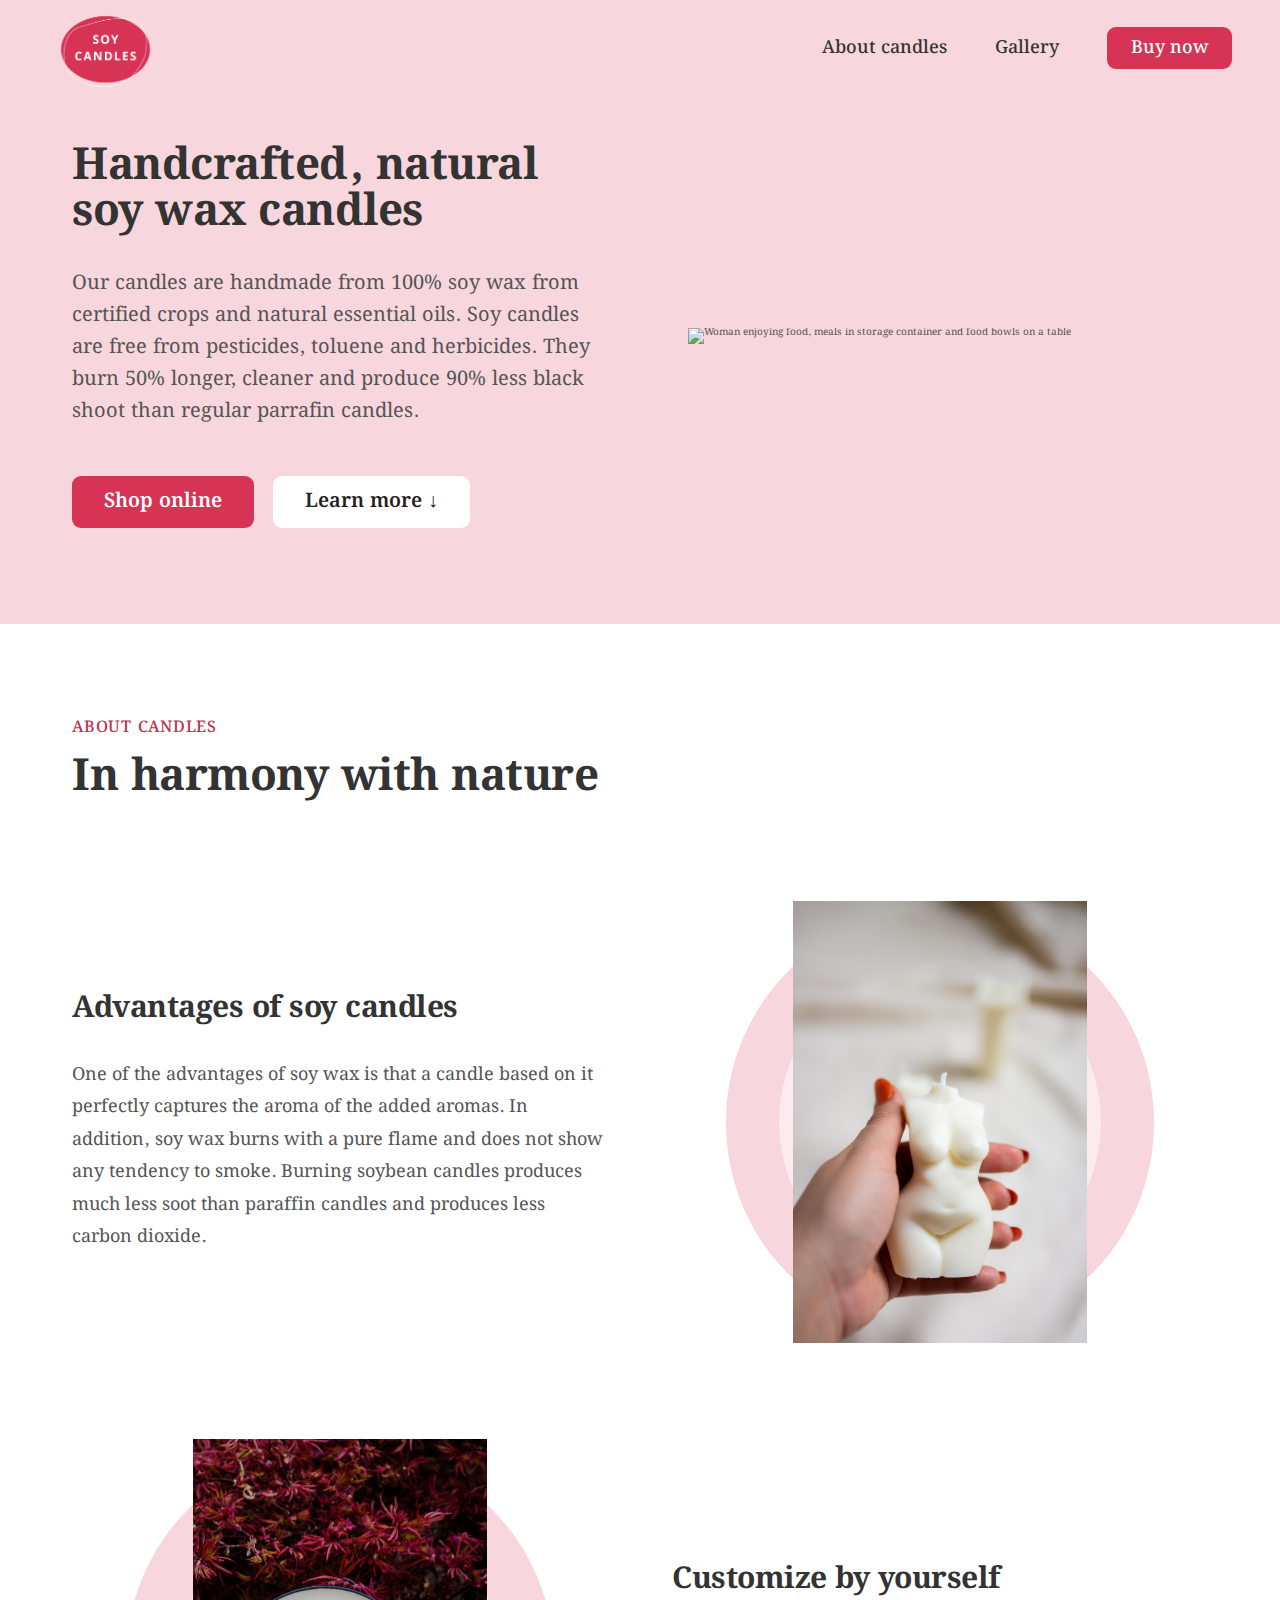
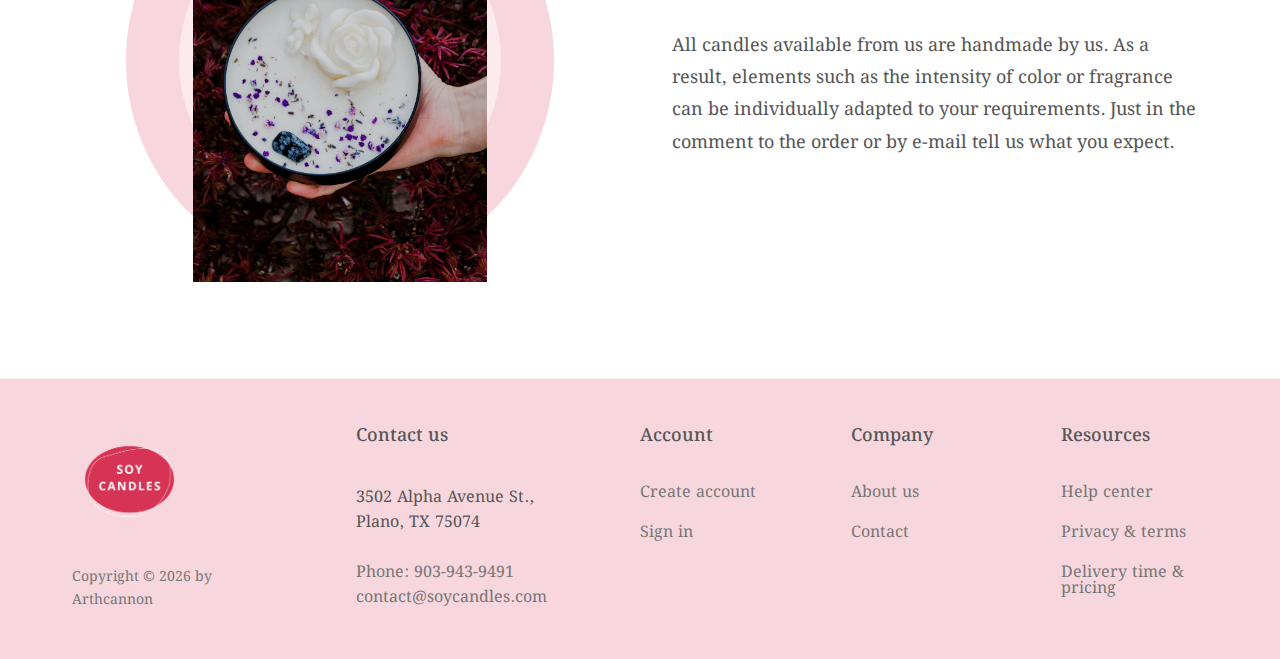
==== index.html @ 6f4fe9b8 "Initial commit" ====
<!DOCTYPE html>
<html lang="en">
  <head>
    <meta charset="UTF-8" />
    <meta http-equiv="X-UA-Compatible" content="IE=edge" />
    <meta
      name="description"
      content="Soy Candles is an online shop that sells handcrafted, natural soy wax candles."
    />
    <meta name="viewport" content="width=device-width, initial-scale=1.0" />

    <!-- <link rel="icon" href="img/favicon.png" />
    <link rel="apple-tocuh-icon" href="img/apple-touch-icon.png" />
    <link rel="manifest" href="manifest.webmanifest" /> -->

    <link rel="preconnect" href="https://fonts.googleapis.com" />
    <link rel="preconnect" href="https://fonts.gstatic.com" crossorigin />
    <link
      href="https://fonts.googleapis.com/css2?family=Noto+Serif+Gujarati:wght@400;500;600;700&display=swap"
      rel="stylesheet"
    />

    <link rel="stylesheet" href="css/style.css" />
    <link rel="stylesheet" href="css/general.css" />
    <link rel="stylesheet" href="css/queries.css" />

    <script
      defer
      src="https://unpkg.com/smoothscroll-polyfill@0.4.4/dist/smoothscroll.min.js"
    ></script>
    <script defer src="js/script.js"></script>

    <title>Soy Candles &#124; Handcrafted for you!</title>
  </head>
  <body>
    <header class="header">
      <a href="#">
        <img src="img/soy.png" alt="Soy candles logo" class="logo" />
      </a>
      <nav class="main-nav">
        <ul class="main-nav-list">
          <li><a class="main-nav-link" href="#how">About candles</a></li>
          <li>
            <a class="main-nav-link" href="#testimonials">Gallery</a>
          </li>
          <li><a class="main-nav-link nav-cta" href="#cta">Buy now</a></li>
        </ul>
      </nav>
      <button class="btn-mobile-nav">
        <ion-icon class="icon-mobile-nav" name="menu-outline"></ion-icon>
        <ion-icon class="icon-mobile-nav" name="close-outline"></ion-icon>
      </button>
    </header>
    <main>
      <section class="section-hero">
        <div class="hero">
          <div class="hero-text-box">
            <h1 class="heading-primary">
              Handcrafted, natural soy wax candles
            </h1>
            <p class="hero-description">
              Our candles are handmade from 100% soy wax from certified crops
              and natural essential oils. Soy candles are free from pesticides,
              toluene and herbicides. They burn 50% longer, cleaner and produce
              90% less black shoot than regular parrafin candles.
            </p>
            <a href="#cta" class="btn btn--full margin-right-sm">
              Shop online
            </a>
            <a href="#how" class="btn btn--outline">Learn more &darr;</a>
          </div>
          <div class="hero-img-box">
            <picture>
              <!-- <source srcset="img/hero.webp" type="image/webp" />
              <source srcset="img/hero-min.png" type="image/png" /> -->

              <img
                src="img/hero.png"
                alt="Woman enjoying food, meals in storage container and food bowls on a table"
                class="hero-img"
              />
            </picture>
          </div>
        </div>
      </section>
      <section class="section-how" id="how">
        <div class="container">
          <span class="subheading">About candles</span>
          <h2 class="heading-secondary">In harmony with nature</h2>
        </div>
        <div class="container grid grid--2-cols grid--center-v">
          <div class="step-text-box">
            <h3 class="heading-tertiary">Advantages of soy candles</h3>
            <p class="step-description">
              One of the advantages of soy wax is that a candle based on it
              perfectly captures the aroma of the added aromas. In addition, soy
              wax burns with a pure flame and does not show any tendency to
              smoke. Burning soybean candles produces much less soot than
              paraffin candles and produces less carbon dioxide.
            </p>
          </div>
          <div class="step-img-box">
            <img
              src="img/yellow-cactus-jG31m63w0vU-unsplash.jpg"
              alt="iPhone app meal approving plan"
              class="step-img"
            />
          </div>

          <div class="step-img-box">
            <img
              src="img/ralph-ravi-kayden-Uyptvvb-UC0-unsplash.jpg"
              alt="iPhone app preferences selection screen"
              class="step-img"
            />
          </div>
          <div class="step-text-box">
            <h3 class="heading-tertiary">Customize by yourself</h3>
            <p class="step-description">
              All candles available from us are handmade by us. As a result,
              elements such as the intensity of color or fragrance can be
              individually adapted to your requirements. Just in the comment to
              the order or by e-mail tell us what you expect.
            </p>
          </div>
        </div>
      </section>
    </main>
    <script
      type="module"
      src="https://unpkg.com/ionicons@5.5.2/dist/ionicons/ionicons.esm.js"
    ></script>
    <script
      nomodule
      src="https://unpkg.com/ionicons@5.5.2/dist/ionicons/ionicons.js"
    ></script>

    <footer class="footer">
      <div class="container grid grid--footer">
        <div class="logo-col">
          <a href="#" class="footer-logo">
            <img src="img/soy.png" alt="Omnifood logo" class="logo" />
          </a>

          <ul class="social-links">
            <li>
              <a class="footer-link" href="#"
                ><ion-icon class="social-icon" name="logo-instagram"></ion-icon
              ></a>
            </li>
            <li>
              <a class="footer-link" href="#"
                ><ion-icon class="social-icon" name="logo-facebook"></ion-icon
              ></a>
            </li>
            <li>
              <a class="footer-link" href="#"
                ><ion-icon class="social-icon" name="logo-twitter"></ion-icon
              ></a>
            </li>
          </ul>

          <p class="copyright">
            Copyright &copy; <span class="year"></span> by Arthcannon
          </p>
        </div>
        <div class="address-col">
          <p class="footer-heading">Contact us</p>
          <address class="contacts">
            <p class="address">3502 Alpha Avenue St., Plano, TX 75074</p>
            <p>
              <a class="footer-link" href="tel:903-943-9491"
                >Phone: 903-943-9491</a
              ><br />
              <a class="footer-link" href="mailto:contact@soycandles.com"
                >contact@soycandles.com</a
              >
            </p>
          </address>
        </div>
        <nav class="nav-col">
          <p class="footer-heading">Account</p>
          <ul class="footer-nav">
            <li><a class="footer-link" href="#">Create account</a></li>
            <li><a class="footer-link" href="#">Sign in</a></li>
          </ul>
        </nav>
        <nav class="nav-col">
          <p class="footer-heading">Company</p>
          <ul class="footer-nav">
            <li><a class="footer-link" href="#">About us</a></li>
            <li><a class="footer-link" href="#">Contact</a></li>
          </ul>
        </nav>
        <nav class="nav-col">
          <p class="footer-heading">Resources</p>
          <ul class="footer-nav">
            <li><a class="footer-link" href="#">Help center</a></li>
            <li><a class="footer-link" href="#">Privacy & terms</a></li>
            <li><a class="footer-link" href="#">Delivery time & pricing</a></li>
          </ul>
        </nav>
      </div>
    </footer>
  </body>
</html>
---- css/style.css ----
/**************************************/
/* HEADER */
/**************************************/

.header {
  display: flex;
  justify-content: space-between;
  align-items: center;
  background-color: #f7d6dd;

  height: 9.6rem;
  padding: 0 4.8rem;

  position: relative;
}

.logo {
  height: 10rem;
}

/**************************************/
/* NAVIGATION */
/**************************************/

.main-nav-list {
  list-style: none;
  display: flex;
  gap: 4.8rem;
  align-items: center;
}

.main-nav-link:link,
.main-nav-link:visited {
  display: inline-block;
  text-decoration: none;
  color: #333;
  font-weight: 500;
  font-size: 1.8rem;
  transition: all 0.3s;
}

.main-nav-link:hover,
.main-nav-link:active {
  color: #c12e4d;
}

.main-nav-link.nav-cta:link,
.main-nav-link.nav-cta:visited {
  padding: 1.2rem 2.4rem;
  border-radius: 9px;
  color: #fff;
  background-color: #d63355;
}

.main-nav-link.nav-cta:hover,
.main-nav-link.nav-cta:active {
  background-color: #c12e4d;
}

/* MOBILE */

.btn-mobile-nav {
  border: none;
  background-color: transparent;
  cursor: pointer;
  display: none;
}

.icon-mobile-nav {
  height: 4.8rem;
  width: 4.8rem;
  color: #333;
}

.icon-mobile-nav[name="close-outline"] {
  display: none;
}

/* Sticky navigation */
.sticky .header {
  position: fixed;
  top: 0;
  bottom: 0;
  width: 100%;
  background-color: rgba(247, 214, 221, 0.97);
  height: 8rem;
  padding-top: 0;
  padding-bottom: 0;
  box-shadow: 0 1.2rem 3.2rem rgba(0, 0, 0, 0.03);
  overflow: hidden;
  z-index: 999;
}

.sticky .section-hero {
  margin-top: 9.6rem;
}

/**************************************/
/* HERO SECTION */
/**************************************/

.section-hero {
  background-color: #f7d6dd;
  padding: 4.8rem 0 9.6rem 0;
}

.hero {
  max-width: 130rem;
  margin: 0 auto;
  padding: 0 3.2rem;
  display: grid;
  grid-template-columns: 1fr 1fr;
  align-items: center;
  gap: 9.6rem;
}

/* .hero-text-box {
} */

.hero-description {
  font-size: 2rem;
  line-height: 1.6;
  margin-bottom: 4.8rem;
}

.delivered-meals {
  display: flex;
  align-items: center;
  gap: 1.6rem;
  margin-top: 8rem;
}

.delivered-imgs {
  display: flex;
}

.delivered-imgs img {
  height: 4.8rem;
  width: 4.8rem;
  border-radius: 50%;
  margin-right: -1.6rem;
  border: 3px solid #fdf2e9;
}

.delivered-imgs img:last-child {
  margin: 0;
}

.delivered-text {
  font-size: 1.8rem;
  font-weight: 600;
}

.delivered-text span {
  color: #c12e4d;
  font-weight: 700;
}

/* .hero-img-box {
} */

.hero-img {
  width: 100%;
}

/**************************************/
/* HOW IT WORKS SECTION */
/**************************************/

.section-how {
  padding: 9.6rem 0;
}

.step-number {
  font-size: 8.6rem;
  font-weight: 600;
  color: #ddd;
  margin-bottom: 1.2rem;
}

.step-description {
  font-size: 1.8rem;
  line-height: 1.8;
}

.step-img-box {
  display: flex;
  align-items: center;
  justify-content: center;
  position: relative;
}

.step-img-box::before,
.step-img-box::after {
  content: "";
  display: block;
  border-radius: 50%;
  position: absolute;

  /* top: 50%;
  left: 50%;
  transform: translate(-50%, -50%); */

  z-index: -1;
}

.step-img-box::before {
  width: 80%;
  background-color: #f7d6dd;
  padding-bottom: 80%;
}

.step-img-box::after {
  width: 60%;
  background-color: #fbebee;
  padding-bottom: 60%;
}

.step-img {
  width: 55%;
}

/**************************************/
/* FOOTER */
/**************************************/

.footer {
  padding: 4.8rem 0;
  border-top: 1px solid #eee;
  background-color: #f7d6dd;
}

.grid--footer {
  grid-template-columns: 1.5fr 1.5fr 1fr 1fr 1fr;
}

.logo-col {
  display: flex;
  flex-direction: column;
}

.footer-logo {
  display: block;
  margin-bottom: 3.2rem;
}

.social-links {
  list-style: none;
  display: flex;
  gap: 2.4rem;
}

.social-icon {
  height: 2.4rem;
  width: 2.4rem;
}

.copyright {
  font-size: 1.4rem;
  color: #767676;
  line-height: 1.6;
  margin-top: auto;
}

.footer-heading {
  font-size: 1.8rem;
  font-weight: 500;
  margin-bottom: 4rem;
}

.contacts {
  font-style: normal;
  font-size: 1.6rem;
  line-height: 1.6;
}

.address {
  margin-bottom: 2.4rem;
}

.footer-nav {
  list-style: none;
  display: flex;
  flex-direction: column;
  gap: 2.4rem;
}

.footer-link:link,
.footer-link:visited {
  text-decoration: none;
  font-size: 1.6rem;
  color: #767676;
  transition: all 0.3s;
}

.footer-link:hover,
.footer-link:active {
  color: #555;
}
---- css/general.css ----
/* 

--- 01 TYPOGRAPHY SYSTEM

- FONT SIZE SYSTEM (px)
10 / 12 / 14 / 16 / 18 / 20 / 24 / 30 / 36 / 44 / 52 / 62 / 74 / 86 / 98

- Font weights
Default: 400
Medium: 500
Semi-bold: 600
Bold: 700

- Line heights
Default: 1
Small: 1.05
Medium: 1.2
Paragraph default: 1.6

- Letter spacing
-0.5px
0.75px

--- 02 COLORS

- Primary #d63355
- Tints 
#f7d6dd
- Shades 
#c12e4d
- Accents
- Greys
#888
#767676
#6f6f6f
#555
#333

--- 05 SHADOWS
0 2.4rem 4.8rem rgba(0, 0, 0, 0.075);
--- 06 BORDER-RADIUS
9px
11px

--- 07 WHITESPACE

- SPACING SYSTEM (px)
2 / 4 / 8 / 12 / 16 / 24 / 32 / 48 / 64 / 80 / 96 / 128

*/

* {
  padding: 0;
  margin: 0;
  box-sizing: border-box;
}

html {
  font-size: 62.5%;
  overflow-x: hidden;
}

body {
  font-family: "Noto Serif Gujarati", serif;
  line-height: 1;
  font-weight: 400;
  color: #555;
  overflow-x: hidden;
}

/**************************************/
/* GENERAL REUSABLE COMPONENTS */
/**************************************/

.container {
  max-width: 120rem;
  margin: 0 auto;
  padding: 0 3.2rem;
}

.grid {
  display: grid;
  row-gap: 9.6rem;
  column-gap: 6.4rem;
}

.grid--center-v {
  align-items: center;
}

.grid:not(:last-child) {
  margin-bottom: 9.6rem;
}

.grid--2-cols {
  grid-template-columns: repeat(2, 1fr);
}

.grid--3-cols {
  grid-template-columns: repeat(3, 1fr);
}

.grid--4-cols {
  grid-template-columns: repeat(4, 1fr);
}

.grid--5-cols {
  grid-template-columns: repeat(5, 1fr);
}

.heading-primary,
.heading-secondary,
.heading-tertiary {
  font-weight: 700;
  letter-spacing: -0.5px;
  color: #333;
}

.heading-primary {
  font-size: 5.2rem;
  line-height: 1.05;
  margin-bottom: 3.2rem;
}

.heading-secondary {
  font-size: 4.4rem;
  line-height: 1.2;
  margin-bottom: 9.6rem;
}

.heading-tertiary {
  font-size: 3rem;
  line-height: 1.2;
  margin-bottom: 3.2rem;
}

.subheading {
  display: block;
  font-size: 1.6rem;
  font-weight: 500;
  color: #c12e4d;
  text-transform: uppercase;
  margin-bottom: 1.6rem;
  letter-spacing: 0.75px;
}

.btn,
.btn:link,
.btn:visited {
  display: inline-block;
  text-decoration: none;
  font-size: 2rem;
  padding: 1.6rem 3.2rem;
  font-weight: 600;
  border-radius: 9px;

  border: none;
  cursor: pointer;

  /* transition: background-color 0.3s; */
  transition: all 0.3s;
}

.btn--full:link,
.btn--full:visited {
  background-color: #d63355;
  color: #fff;
}

.btn--full:hover,
.btn--full:active {
  background-color: #c12e4d;
}

.btn--outline:link,
.btn--outline:visited {
  background-color: #fff;
  color: #272023;
}

.btn--outline:hover,
.btn--outline:active {
  background-color: #fdf2e9;
  box-shadow: inset 0 0 0 3px #fff;
}

.btn--form {
  background-color: #45260a;
  color: #fdf2e9;
  align-self: end;
  padding: 1.2rem;
}

.btn--form:hover {
  background-color: #fff;
  color: #555;
}

.link:link,
.link:visited {
  display: inline-block;
  color: #d63355;
  text-decoration: none;
  border-bottom: 1px solid currentColor;
  padding-bottom: 2px;
  transition: all 0.3s;
}

.link:hover,
.link:active {
  color: #c12e4d;
  border-bottom: 1px solid transparent;
}

.list {
  list-style: none;
  display: flex;
  flex-direction: column;
  gap: 1.6rem;
}

.list-item {
  display: flex;
  align-items: center;
  gap: 1.6rem;
  font-size: 1.8rem;
  line-height: 1.2;
}

.list-icon {
  width: 3rem;
  height: 3rem;
  color: #d63355;
}

*:focus {
  outline: none;
  /* outline: 4px dotted #d63355;
  outline-offset: 8px; */
  box-shadow: 0 0 0 0.8rem rgba(230, 125, 34, 0.5);
}

/* SETTINGS CLASSES */

.margin-right-sm {
  margin-right: 1.6rem !important;
}

.margin-bottom-md {
  margin-bottom: 4.8rem !important;
}

.center-text {
  text-align: center;
}

strong {
  font-weight: 500;
}
---- css/queries.css ----
/**************************************/
/* BELOW 1344px (Smaller desktops) */
/**************************************/

@media (max-width: 84em) {
  .hero {
    max-width: 120rem;
  }

  .heading-primary {
    font-size: 4.4rem;
  }

  .gallery {
    grid-template-columns: repeat(2, 1fr);
  }
}

/**************************************/
/* BELOW 1200px (Landscape tablets) */
/**************************************/

@media (max-width: 75em) {
  html {
    font-size: 56.25%;
  }

  .grid {
    column-gap: 4.8rem;
    row-gap: 6.4rem;
  }

  .heading-secondary {
    font-size: 3.6rem;
  }

  .heading-tertiary {
    font-size: 2.4rem;
  }

  .header {
    padding: 0 3.2rem;
  }

  .hero {
    gap: 4.8rem;
  }

  .main-nav-list {
    gap: 3.2rem;
  }

  .testimonials-container {
    padding: 9.6rem 3.2rem;
  }
}

/**************************************/
/* BELOW 944px (Tablets) */
/**************************************/

@media (max-width: 59em) {
  html {
    font-size: 50%;
  }

  .hero {
    grid-template-columns: 1fr;
    padding: 0 8rem;
    gap: 6.4rem;
  }

  .hero-img {
    width: 60%;
  }

  .hero-text-box {
    text-align: center;
  }

  .hero-img-box {
    text-align: center;
  }

  .delivered-meals {
    justify-content: center;
    margin-top: 3.2rem;
  }

  .logos img {
    height: 2.4rem;
  }

  .step-number {
    font-size: 7.4rem;
  }

  .meal-content {
    padding: 2.4rem 3.2rem 3.2rem 3.2rem;
  }

  .section-testimonials {
    grid-template-columns: 1fr;
  }

  .gallery {
    grid-template-columns: repeat(6, 1fr);
  }

  .cta {
    grid-template-columns: 3fr 2fr;
  }

  .cta-form {
    grid-template-columns: 1fr;
  }

  .btn--form {
    margin-top: 3.2rem;
  }

  /* MOBILE NAVIGATION */
  .btn-mobile-nav {
    display: block;
    z-index: 1000;
  }

  .main-nav {
    background-color: rgba(255, 255, 255, 0.9);
    backdrop-filter: blur(5px);
    -webkit-backdrop-filter: blur(5px);
    position: absolute;
    top: 0;
    left: 0;
    width: 100%;
    height: 100vh;
    transform: translateX(100%);

    display: flex;
    align-items: center;
    justify-content: center;
    transition: all 0.5s ease-in;

    /* Hide navigation */
    /* 1) Hide it visually */
    opacity: 0;

    /* 2) Make it unaccessible to mouse and keyboard */
    pointer-events: none;

    /* 3) Hide it from screen readers */
    visibility: hidden;
  }

  .nav-open .main-nav {
    opacity: 1;
    pointer-events: auto;
    visibility: visible;
    transform: translateX(0);
  }

  .nav-open .icon-mobile-nav[name="close-outline"] {
    display: block;
  }

  .nav-open .icon-mobile-nav[name="menu-outline"] {
    display: none;
  }

  .main-nav-list {
    flex-direction: column;
    gap: 4.8rem;
  }

  .main-nav-link:link,
  .main-nav-link:visited {
    font-size: 3rem;
  }
}

/**************************************/
/* BELOW 704px (Smaller tablets) */
/**************************************/

@media (max-width: 44em) {
  /* 704 / 16 = 44 */

  .grid--3-cols,
  .grid--4-cols {
    grid-template-columns: repeat(2, 1fr);
  }

  .heading-secondary {
    margin-bottom: 4.8rem;
  }

  .diets {
    justify-self: center;
    grid-column: 1 / -1;
  }

  .pricing-plan {
    width: 100%;
  }

  .grid--footer {
    grid-template-columns: repeat(6, 1fr);
  }

  .logo-col,
  .address-col {
    grid-column: span 3;
  }

  .nav-col {
    grid-row: 1;
    grid-column: span 2;
    margin-bottom: 3.2rem;
  }
}

/**************************************/
/* BELOW 560px (Phones) */
/**************************************/

@media (max-width: 35em) {
  .grid {
    row-gap: 4.8rem;
  }

  .grid--2-cols,
  .grid--3-cols,
  .grid--4-cols {
    grid-template-columns: repeat(1, 1fr);
  }

  .btn,
  .btn:link,
  .btn:visited {
    padding: 2.4rem 1.6rem;
  }

  .section-hero {
    padding: 2.4rem 0 6.4rem 0;
  }

  .hero {
    padding: 0 3.2rem;
  }

  .hero-img {
    width: 80%;
  }

  .logos img {
    height: 1.2rem;
  }

  .step-img-box:nth-child(2) {
    grid-row: 1;
  }

  .step-img-box:nth-child(6) {
    grid-row: 5;
  }

  .step-img-box {
    transform: translateY(24px);
  }

  .testimonials {
    grid-template-columns: 1fr;
  }

  .gallery {
    grid-template-columns: repeat(4, 1fr);
    gap: 1.2rem;
  }

  .cta {
    grid-template-columns: 1fr;
  }

  .cta-img-box {
    height: 32rem;
    grid-row: 1;
  }

  .cta-text-box {
    padding: 3.2rem;
  }
}

/* 
- FONT SIZE SYSTEM (px)
10 / 12 / 14 / 16 / 18 / 20 / 24 / 30 / 36 / 44 / 52 / 62 / 74 / 86 / 98

- SPACING SYSTEM (px)
2 / 4 / 8 / 12 / 16 / 24 / 32 / 48 / 64 / 80 / 96 / 128 
*/

/**************************************/
/* Fixing Safari flexbox gap */
/**************************************/

.no-flexbox-gap .main-nav-list li:not(:last-child) {
  margin-right: 4.8rem;
}

.no-flexbox-gap .list-item:not(:last-child) {
  margin-bottom: 1.6rem;
}

.no-flexbox-gap .list-icon:not(:last-child) {
  margin-right: 1.6rem;
}

.no-flexbox-gap .delivered-faces {
  margin-right: 1.6rem;
}

.no-flexbox-gap .meal-attribute:not(:last-child) {
  margin-bottom: 2rem;
}

.no-flexbox-gap .meal-icon {
  margin-right: 1.6rem;
}

.no-flexbox-gap .footer-row div:not(:last-child) {
  margin-right: 6.4rem;
}

.no-flexbox-gap .social-links li:not(:last-child) {
  margin-right: 2.4rem;
}

.no-flexbox-gap .footer-nav li:not(:last-child) {
  margin-bottom: 2.4rem;
}

@media (max-width: 75em) {
  .no-flexbox-gap .main-nav-list li:not(:last-child) {
    margin-right: 3.2rem;
  }
}

@media (max-width: 59em) {
  .no-flexbox-gap .main-nav-list li:not(:last-child) {
    margin-right: 0;
    margin-bottom: 4.8rem;
  }
}
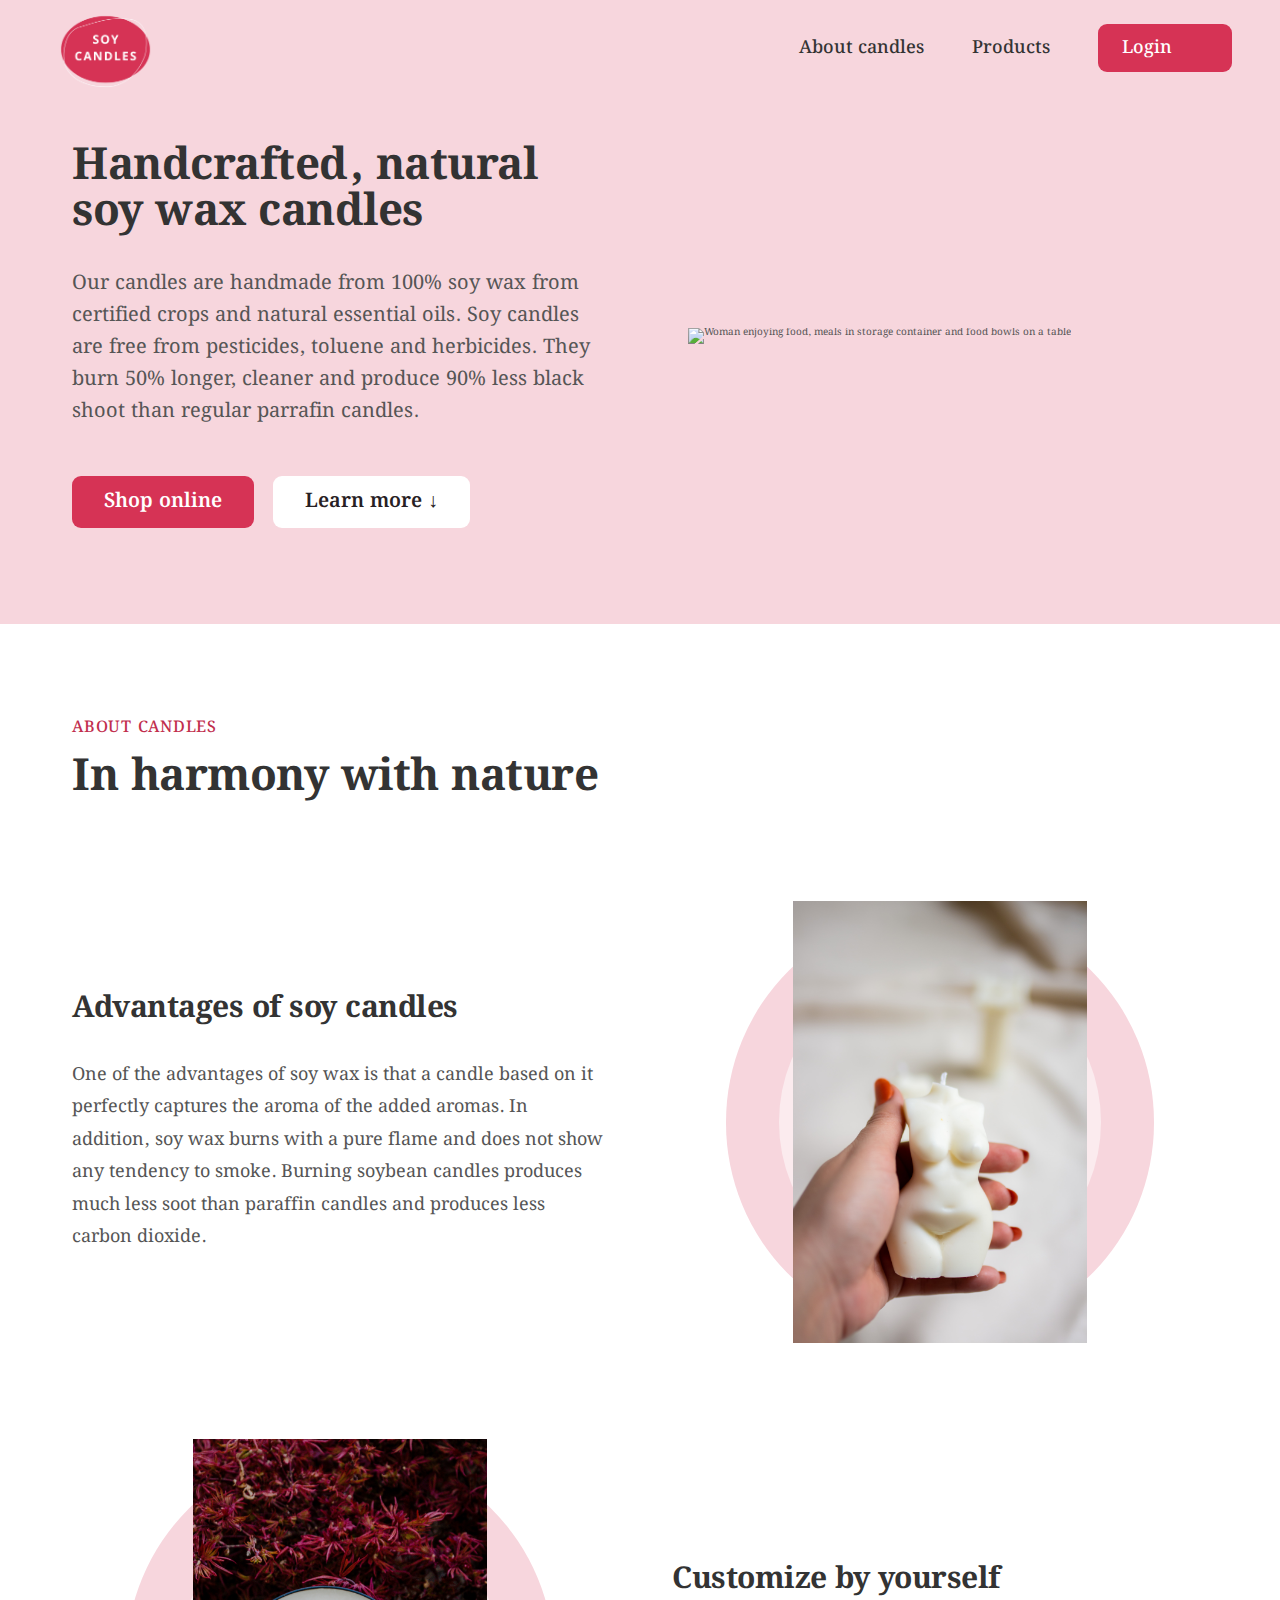
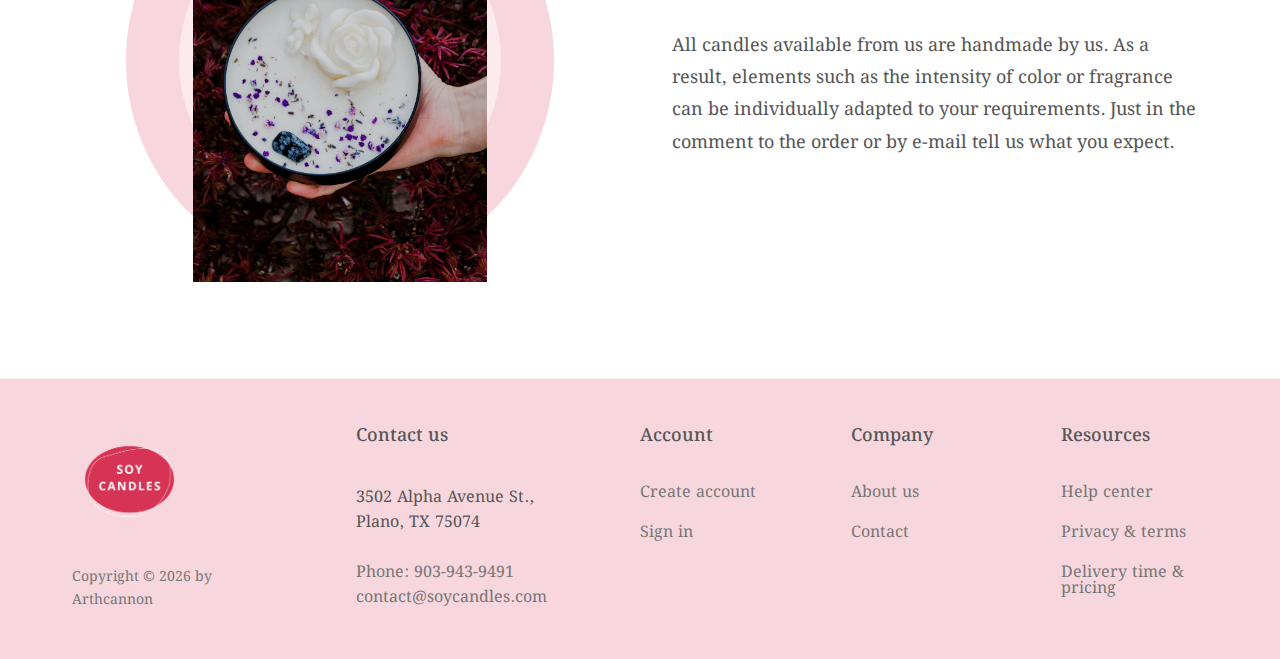
==== commit 97234caf: "Cleaning css" ====
--- a/index.html
+++ b/index.html
@@ -41,9 +41,13 @@
         <ul class="main-nav-list">
           <li><a class="main-nav-link" href="#how">About candles</a></li>
           <li>
-            <a class="main-nav-link" href="#testimonials">Gallery</a>
+            <a class="main-nav-link" href="#">Products</a>
           </li>
-          <li><a class="main-nav-link nav-cta" href="#cta">Buy now</a></li>
+          <li>
+            <a class="main-nav-link nav-login" href="#"
+              >Login<ion-icon name="accessibility" class="icon-login"></ion-icon
+            ></a>
+          </li>
         </ul>
       </nav>
       <button class="btn-mobile-nav">
@@ -64,9 +68,7 @@
               toluene and herbicides. They burn 50% longer, cleaner and produce
               90% less black shoot than regular parrafin candles.
             </p>
-            <a href="#cta" class="btn btn--full margin-right-sm">
-              Shop online
-            </a>
+            <a href="#" class="btn btn--full margin-right-sm"> Shop online </a>
             <a href="#how" class="btn btn--outline">Learn more &darr;</a>
           </div>
           <div class="hero-img-box">
--- a/css/style.css
+++ b/css/style.css
@@ -44,17 +44,26 @@
   color: #c12e4d;
 }
 
-.main-nav-link.nav-cta:link,
-.main-nav-link.nav-cta:visited {
+.main-nav-link.nav-login:link,
+.main-nav-link.nav-login:visited {
   padding: 1.2rem 2.4rem;
   border-radius: 9px;
   color: #fff;
   background-color: #d63355;
-}
-
-.main-nav-link.nav-cta:hover,
-.main-nav-link.nav-cta:active {
+  display: flex;
+  align-items: center;
+  justify-content: center;
+  gap: 1.2rem;
+}
+
+.main-nav-link.nav-login:hover,
+.main-nav-link.nav-login:active {
   background-color: #c12e4d;
+}
+
+.icon-login {
+  height: 2.4rem;
+  width: 2.4rem;
 }
 
 /* MOBILE */
@@ -123,44 +132,11 @@
   margin-bottom: 4.8rem;
 }
 
-.delivered-meals {
-  display: flex;
-  align-items: center;
-  gap: 1.6rem;
-  margin-top: 8rem;
-}
-
-.delivered-imgs {
-  display: flex;
-}
-
-.delivered-imgs img {
-  height: 4.8rem;
-  width: 4.8rem;
-  border-radius: 50%;
-  margin-right: -1.6rem;
-  border: 3px solid #fdf2e9;
-}
-
-.delivered-imgs img:last-child {
-  margin: 0;
-}
-
-.delivered-text {
-  font-size: 1.8rem;
-  font-weight: 600;
-}
-
-.delivered-text span {
-  color: #c12e4d;
-  font-weight: 700;
-}
-
 /* .hero-img-box {
 } */
 
 .hero-img {
-  width: 100%;
+  width: 95%;
 }
 
 /**************************************/
@@ -169,13 +145,6 @@
 
 .section-how {
   padding: 9.6rem 0;
-}
-
-.step-number {
-  font-size: 8.6rem;
-  font-weight: 600;
-  color: #ddd;
-  margin-bottom: 1.2rem;
 }
 
 .step-description {
--- a/css/general.css
+++ b/css/general.css
@@ -26,6 +26,7 @@
 - Primary #d63355
 - Tints 
 #f7d6dd
+#fbebee
 - Shades 
 #c12e4d
 - Accents
@@ -157,7 +158,6 @@
   border: none;
   cursor: pointer;
 
-  /* transition: background-color 0.3s; */
   transition: all 0.3s;
 }
 
@@ -180,13 +180,13 @@
 
 .btn--outline:hover,
 .btn--outline:active {
-  background-color: #fdf2e9;
+  background-color: #fbebee;
   box-shadow: inset 0 0 0 3px #fff;
 }
 
 .btn--form {
-  background-color: #45260a;
-  color: #fdf2e9;
+  background-color: #d63355;
+  color: #fbebee;
   align-self: end;
   padding: 1.2rem;
 }
@@ -235,9 +235,7 @@
 
 *:focus {
   outline: none;
-  /* outline: 4px dotted #d63355;
-  outline-offset: 8px; */
-  box-shadow: 0 0 0 0.8rem rgba(230, 125, 34, 0.5);
+  box-shadow: 0 0 0 0.8rem rgba(214, 51, 85, 0.5);
 }
 
 /* SETTINGS CLASSES */
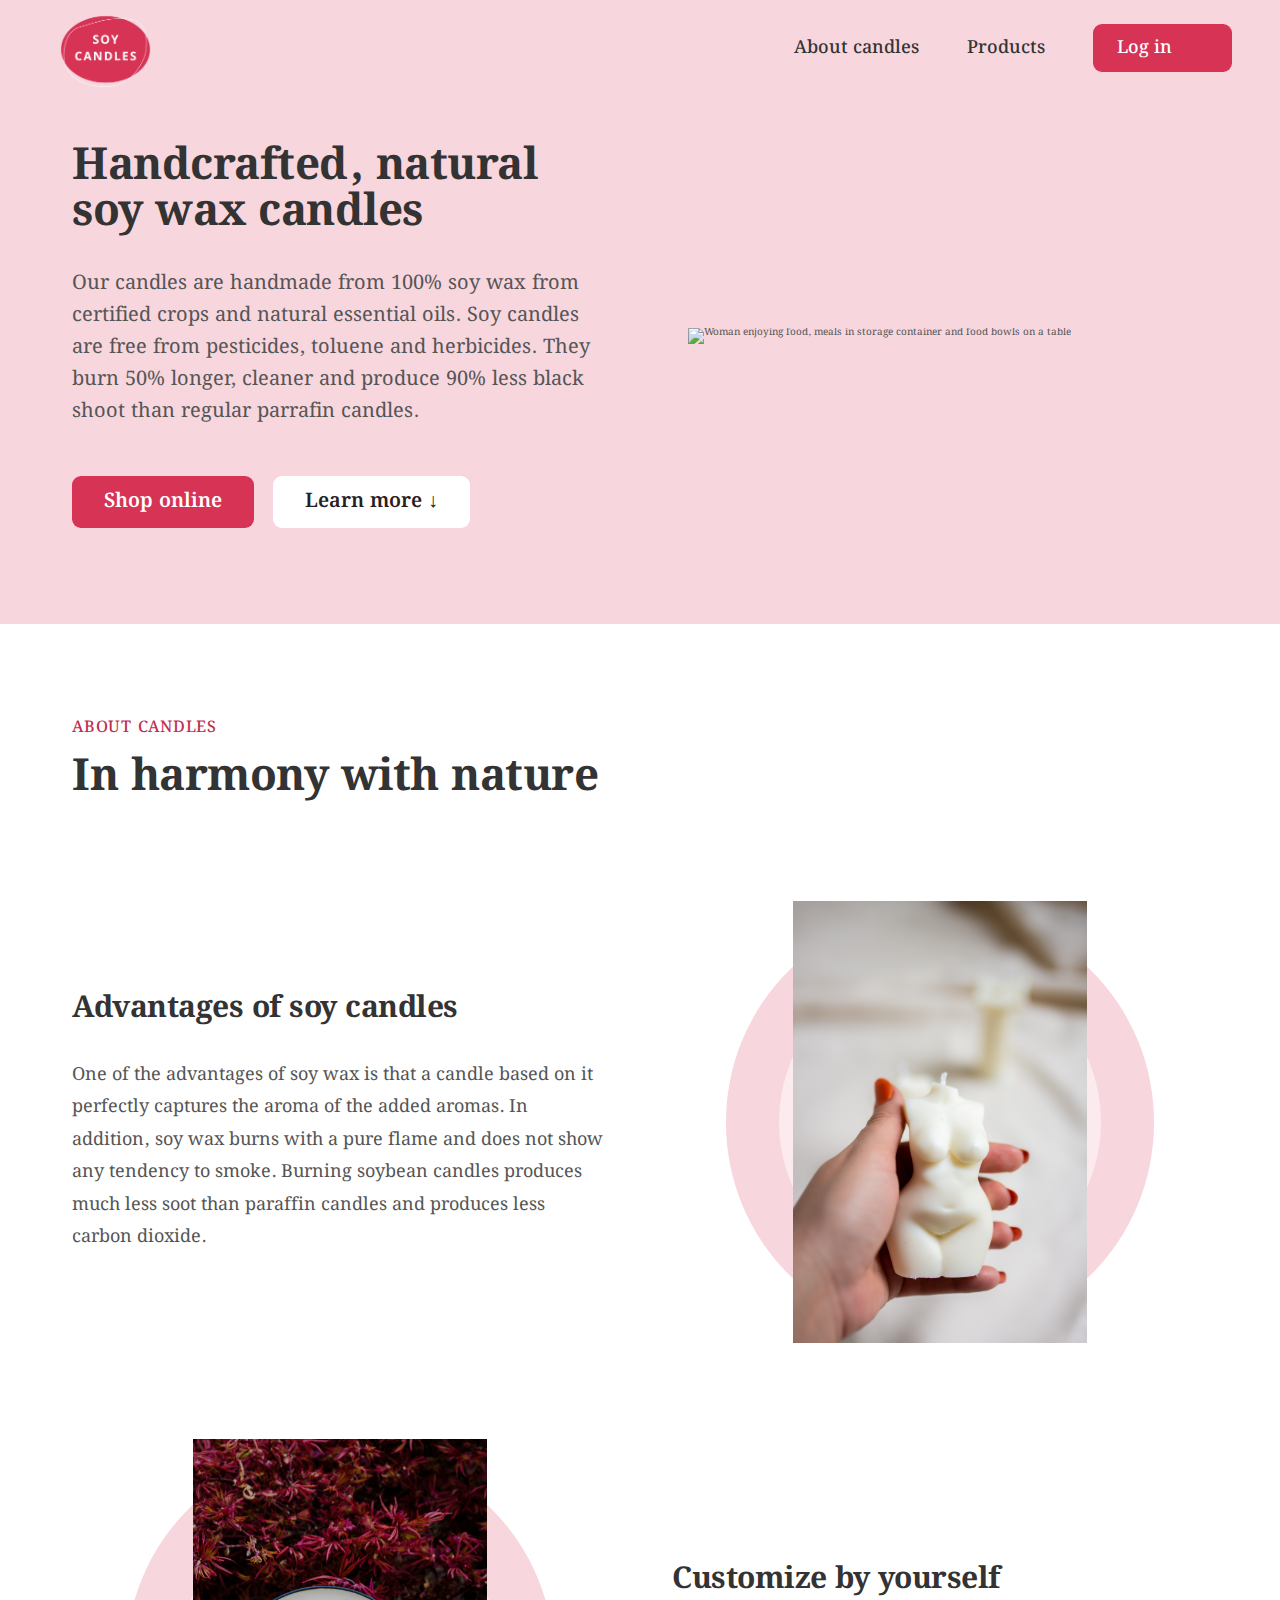
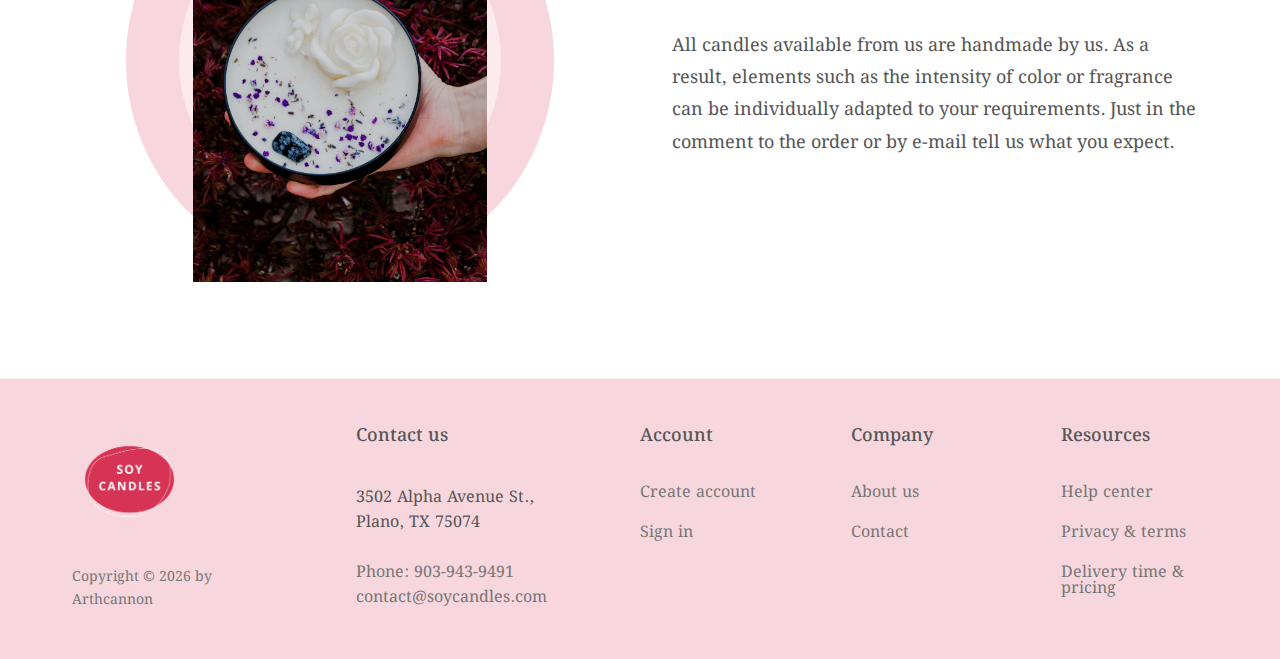
==== commit 58c4c810: "Modal css" ====
--- a/index.html
+++ b/index.html
@@ -41,11 +41,16 @@
         <ul class="main-nav-list">
           <li><a class="main-nav-link" href="#how">About candles</a></li>
           <li>
-            <a class="main-nav-link" href="#">Products</a>
+            <a class="main-nav-link" href="http://127.0.0.1:5500/products.html"
+              >Products</a
+            >
           </li>
           <li>
-            <a class="main-nav-link nav-login" href="#"
-              >Login<ion-icon name="accessibility" class="icon-login"></ion-icon
+            <a class="main-nav-link nav-login show-modal" href="#"
+              >Log in<ion-icon
+                name="accessibility"
+                class="icon-login"
+              ></ion-icon
             ></a>
           </li>
         </ul>
@@ -85,6 +90,43 @@
           </div>
         </div>
       </section>
+
+      <div class="modal-window hidden">
+        <img
+          src="/img/samuel-bryngelsson-6gAjVCOvJZw-unsplash.jpg"
+          alt="Image of soy candle in the dark"
+          class="modal-img"
+        />
+        <!-- <button class="close-modal">&times;</button> -->
+        <div class="modal-text-box">
+          <h2 class="heading-secondary modal-heading">Welcome!</h2>
+          <form class="login-form" name="login">
+            <div>
+              <label for="email">Email address</label>
+              <input
+                name="email"
+                id="email"
+                type="email"
+                placeholder="me@example.com"
+                required
+              />
+            </div>
+            <div>
+              <label for="password">Password</label>
+              <input
+                name="password"
+                id="password"
+                type="password"
+                placeholder="****"
+                required
+              />
+            </div>
+            <button class="btn btn-login">Log in</button>
+          </form>
+          <button class="btn-signup">Sign up</button>
+        </div>
+      </div>
+      <div class="overlay hidden"></div>
       <section class="section-how" id="how">
         <div class="container">
           <span class="subheading">About candles</span>
--- a/css/style.css
+++ b/css/style.css
@@ -140,6 +140,125 @@
 }
 
 /**************************************/
+/* MODAL WINDOW */
+/**************************************/
+
+.modal-window {
+  position: absolute;
+  top: 50%;
+  left: 50%;
+  transform: translate(-50%, -50%);
+  width: 50%;
+
+  display: flex;
+  justify-content: space-between;
+  align-items: center;
+  padding-right: 8rem;
+
+  background-color: #fbebee;
+  overflow: hidden;
+  border-radius: 5px;
+  box-shadow: 0 3rem 5rem rgba(0, 0, 0, 0.3);
+  z-index: 10;
+}
+
+.modal-open {
+  overflow: hidden;
+  position: fixed;
+  width: 100%;
+  height: 100%;
+}
+
+.modal-img {
+  width: 50%;
+}
+
+.modal-text-box {
+  display: flex;
+  flex-direction: column;
+  align-items: flex-start;
+  gap: 3.2rem;
+}
+
+.modal-heading {
+  margin-bottom: 1.6rem !important;
+}
+
+.login-form {
+  display: flex;
+  flex-direction: column;
+  gap: 3.2rem;
+}
+
+.login-form label {
+  display: block;
+  font-size: 1.6rem;
+  font-weight: 500;
+  margin-bottom: 1.2rem;
+}
+
+.login-form input,
+.login-form select {
+  width: 100%;
+  padding: 1.2rem;
+  font-size: 1.8rem;
+  font-family: inherit;
+  color: inherit;
+  border: none;
+  background-color: #fff;
+  border-radius: 9px;
+  box-shadow: 0 1px 2px rgba(0, 0, 0, 0.1);
+}
+
+.login-form input::placeholder {
+  color: #aaa;
+}
+
+.btn-login,
+.btn-login:link,
+.btn-login:visited {
+  width: 100%;
+  color: #fff;
+  background-color: #d63355;
+}
+.btn-login:hover,
+.btn-login:active {
+  background-color: #c12e4d;
+}
+
+.btn-signup,
+.btn-signup:link,
+.btn-signup:visited {
+  align-self: center;
+  display: inline-block;
+  text-decoration: none;
+  color: #666;
+  background-color: inherit;
+
+  border: none;
+  cursor: pointer;
+
+  border-radius: 5px;
+  padding: 0.4rem;
+}
+.btn-signup:hover,
+.btn-signup:active {
+  color: #333;
+  background-color: #fff;
+}
+
+.overlay {
+  position: absolute;
+  top: 0;
+  left: 0;
+  width: 100%;
+  height: 100%;
+  background-color: rgba(0, 0, 0, 0.6);
+  backdrop-filter: blur(3px);
+  z-index: 5;
+}
+
+/**************************************/
 /* HOW IT WORKS SECTION */
 /**************************************/
 
--- a/css/general.css
+++ b/css/general.css
@@ -59,6 +59,7 @@
 html {
   font-size: 62.5%;
   overflow-x: hidden;
+  overflow-y: scroll;
 }
 
 body {
@@ -66,7 +67,6 @@
   line-height: 1;
   font-weight: 400;
   color: #555;
-  overflow-x: hidden;
 }
 
 /**************************************/
@@ -238,6 +238,10 @@
   box-shadow: 0 0 0 0.8rem rgba(214, 51, 85, 0.5);
 }
 
+.hidden {
+  display: none;
+}
+
 /* SETTINGS CLASSES */
 
 .margin-right-sm {
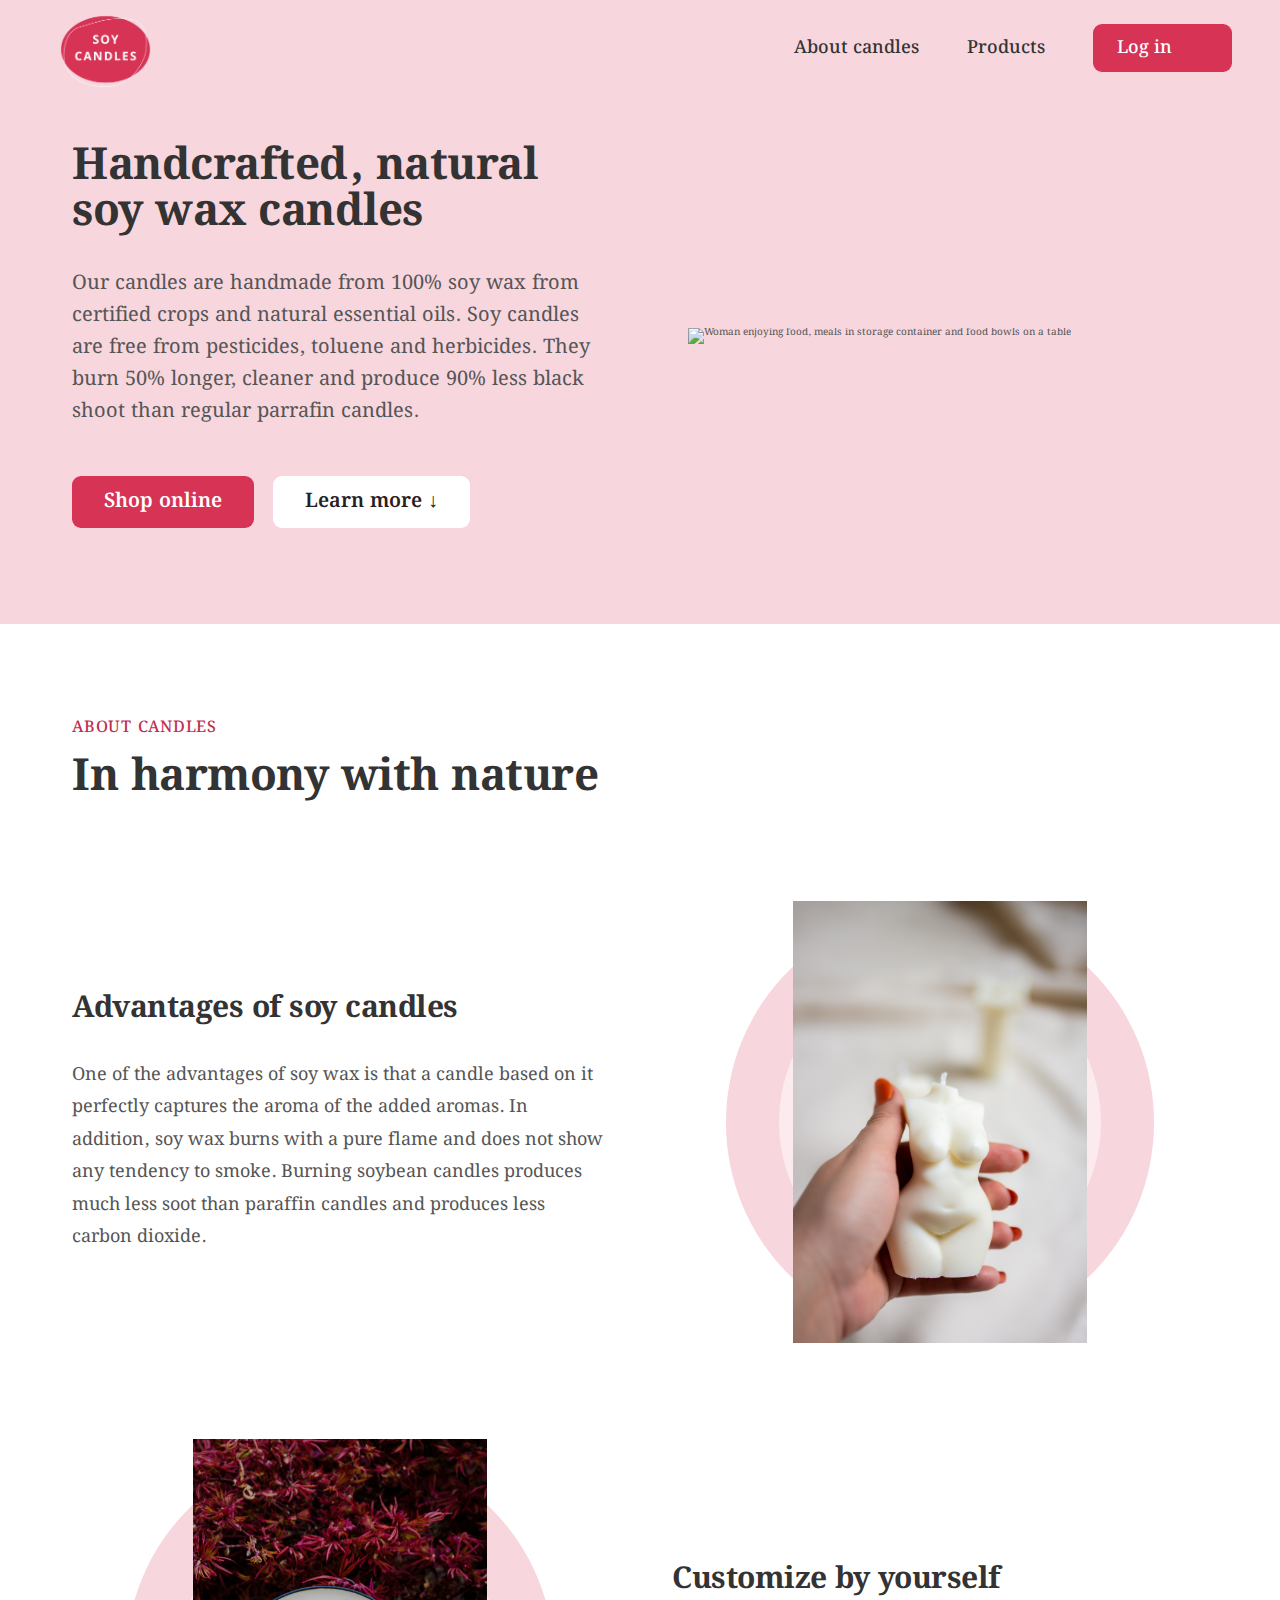
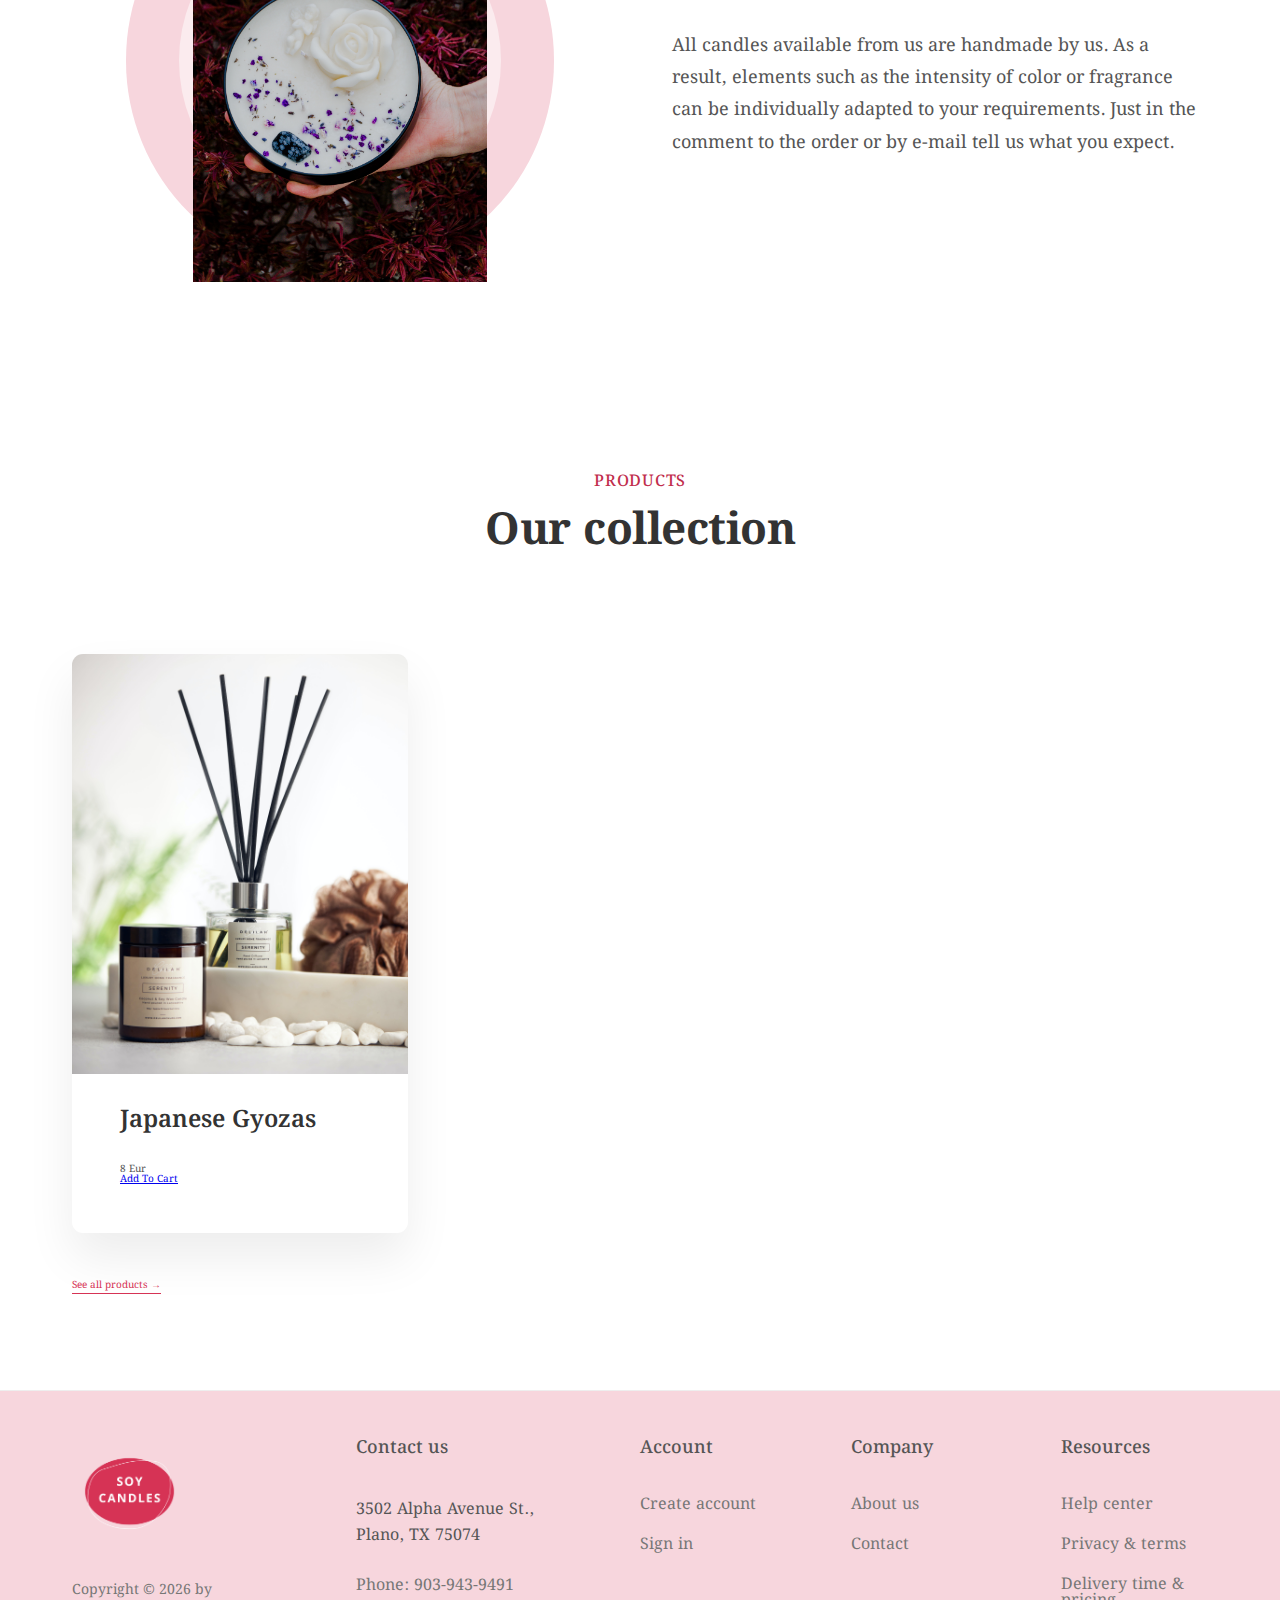
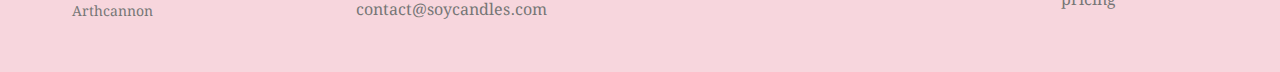
==== commit 84547f7c: "Added products section" ====
--- a/index.html
+++ b/index.html
@@ -41,9 +41,7 @@
         <ul class="main-nav-list">
           <li><a class="main-nav-link" href="#how">About candles</a></li>
           <li>
-            <a class="main-nav-link" href="http://127.0.0.1:5500/products.html"
-              >Products</a
-            >
+            <a class="main-nav-link" href="#candles">Products</a>
           </li>
           <li>
             <a class="main-nav-link nav-login show-modal" href="#"
@@ -121,6 +119,16 @@
                 required
               />
             </div>
+            <div class="full-name hidden">
+              <label for="full-name">Full name</label>
+              <input
+                name="full-name"
+                id="full-name"
+                type="text"
+                placeholder=""
+                required
+              />
+            </div>
             <button class="btn btn-login">Log in</button>
           </form>
           <button class="btn-signup">Sign up</button>
@@ -167,6 +175,25 @@
               the order or by e-mail tell us what you expect.
             </p>
           </div>
+        </div>
+      </section>
+      <section class="section-candles" id="candles">
+        <div class="container center-text">
+          <span class="subheading">Products</span>
+          <h2 class="heading-secondary">Our collection</h2>
+        </div>
+        <div class="container grid grid--3-cols margin-bottom-md">
+          <div class="candle">
+            <img src="/img/Products/Product-1.jpg" alt="" class="candle-img" />
+            <div class="candle-content">
+              <p class="candle-title">Japanese Gyozas</p>
+              <p class="candle-price">8 Eur</p>
+              <a href="#" class="">Add To Cart</a>
+            </div>
+          </div>
+        </div>
+        <div class="container all-products">
+          <a href="#" class="link">See all products &rarr;</a>
         </div>
       </section>
     </main>
--- a/css/style.css
+++ b/css/style.css
@@ -309,6 +309,48 @@
 }
 
 /**************************************/
+/* PRODUCTS SECTION */
+/**************************************/
+
+.section-candles {
+  padding: 9.6rem 0;
+}
+
+.candle {
+  box-shadow: 0 2.4rem 4.8rem rgba(0, 0, 0, 0.075);
+  border-radius: 11px;
+  overflow: hidden;
+  transition: all 0.4s;
+}
+
+.candle:hover {
+  transform: translateY(-1.2rem);
+  box-shadow: 0 3.2rem 6.4rem rgba(0, 0, 0, 0.06);
+}
+
+.candle-content {
+  padding: 4.8rem;
+  padding-top: 3.2rem;
+}
+
+.candle-title {
+  font-size: 2.4rem;
+  color: #333;
+  font-weight: 600;
+  margin-bottom: 3.2rem;
+}
+
+.candle-icon {
+  width: 2.4rem;
+  height: 2.4rem;
+  color: #e67e22;
+}
+
+.candle-img {
+  width: 100%;
+}
+
+/**************************************/
 /* FOOTER */
 /**************************************/
 
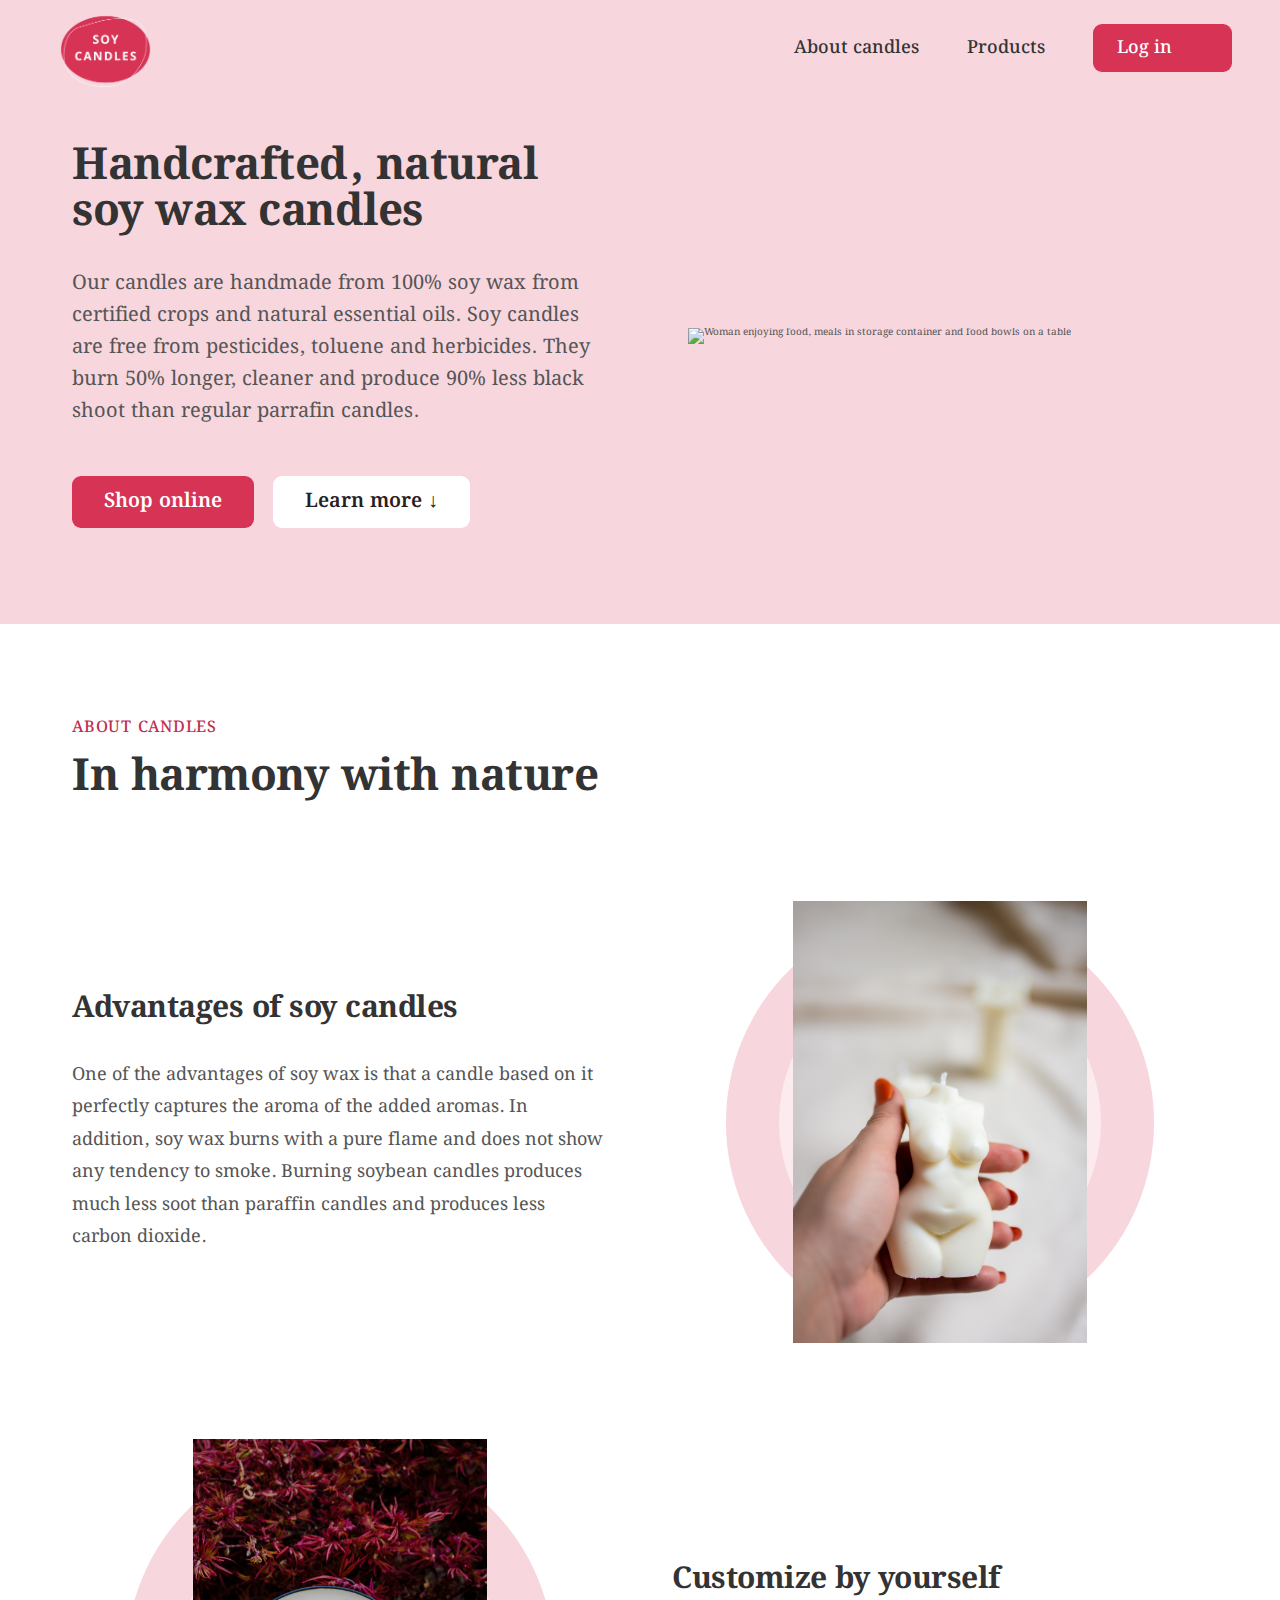
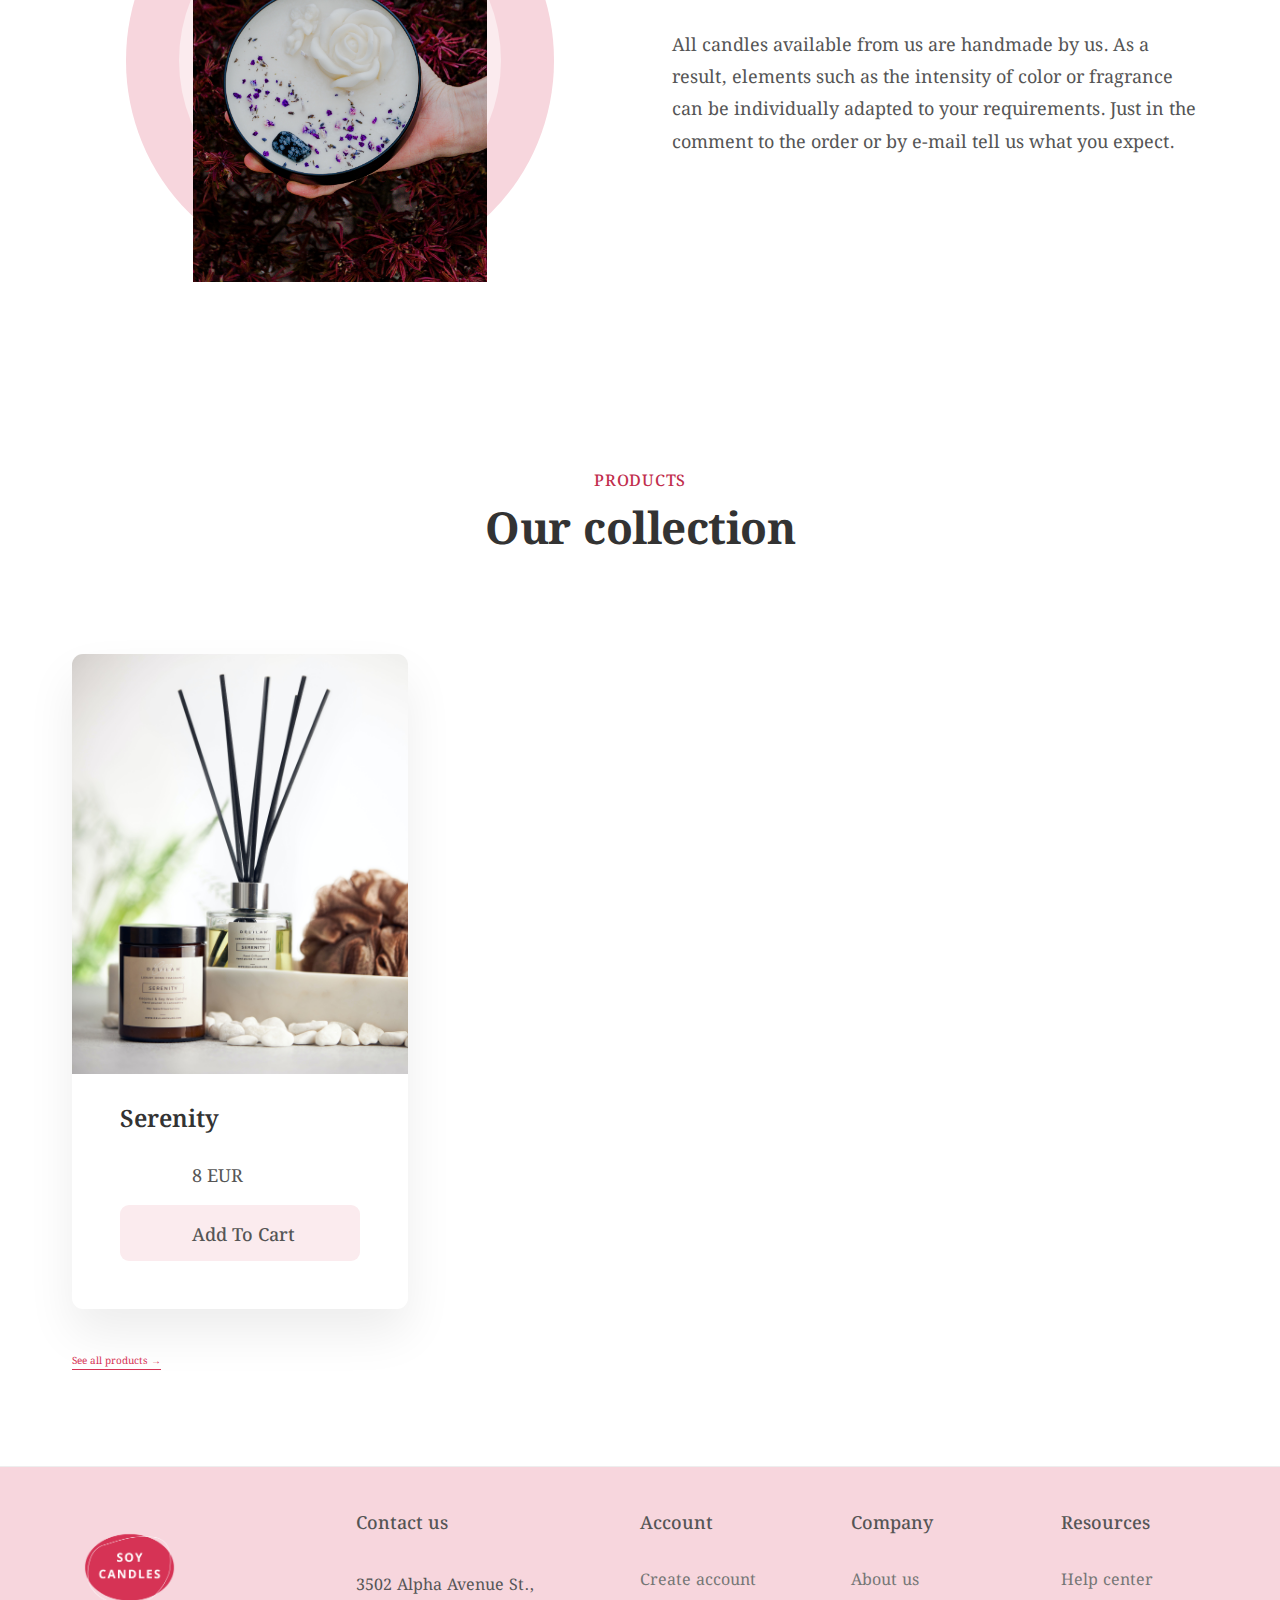
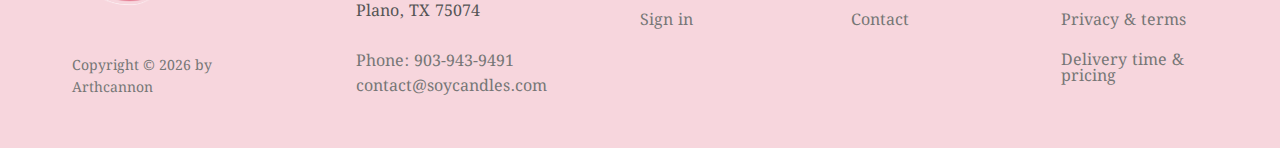
==== commit f7bf9143: "Css for products" ====
--- a/index.html
+++ b/index.html
@@ -186,9 +186,17 @@
           <div class="candle">
             <img src="/img/Products/Product-1.jpg" alt="" class="candle-img" />
             <div class="candle-content">
-              <p class="candle-title">Japanese Gyozas</p>
-              <p class="candle-price">8 Eur</p>
-              <a href="#" class="">Add To Cart</a>
+              <p class="candle-title">Serenity</p>
+              <ul class="candle-attributes">
+                <li class="candle-attribute">
+                  <ion-icon name="pricetag" class="candle-icon"></ion-icon
+                  ><span>8 EUR</span>
+                </li>
+              </ul>
+              <a href="#" class="btn btn--cart"
+                ><ion-icon name="bag-add" class="candle-icon"></ion-icon>
+                <span>Add To Cart</span></a
+              >
             </div>
           </div>
         </div>
--- a/css/style.css
+++ b/css/style.css
@@ -340,10 +340,26 @@
   margin-bottom: 3.2rem;
 }
 
+.candle-attributes {
+  list-style: none;
+  display: flex;
+  flex-direction: column;
+  gap: 2rem;
+}
+
+.candle-attribute {
+  font-size: 1.8rem;
+  display: flex;
+  align-items: center;
+  gap: 1.6rem;
+  padding-left: 3.2rem;
+  padding-bottom: 1.6rem;
+}
+
 .candle-icon {
   width: 2.4rem;
   height: 2.4rem;
-  color: #e67e22;
+  color: #d63355;
 }
 
 .candle-img {
--- a/css/general.css
+++ b/css/general.css
@@ -196,6 +196,22 @@
   color: #555;
 }
 
+.btn--cart:link,
+.btn--cart:visited {
+  display: flex;
+  align-items: flex-end;
+  gap: 1.6rem;
+  font-weight: 500;
+  font-size: 1.8rem;
+  background-color: #fbebee;
+  color: #555;
+}
+
+.btn--cart:hover,
+.btn--cart:active {
+  box-shadow: inset 0 0 0 3px #fff;
+}
+
 .link:link,
 .link:visited {
   display: inline-block;
